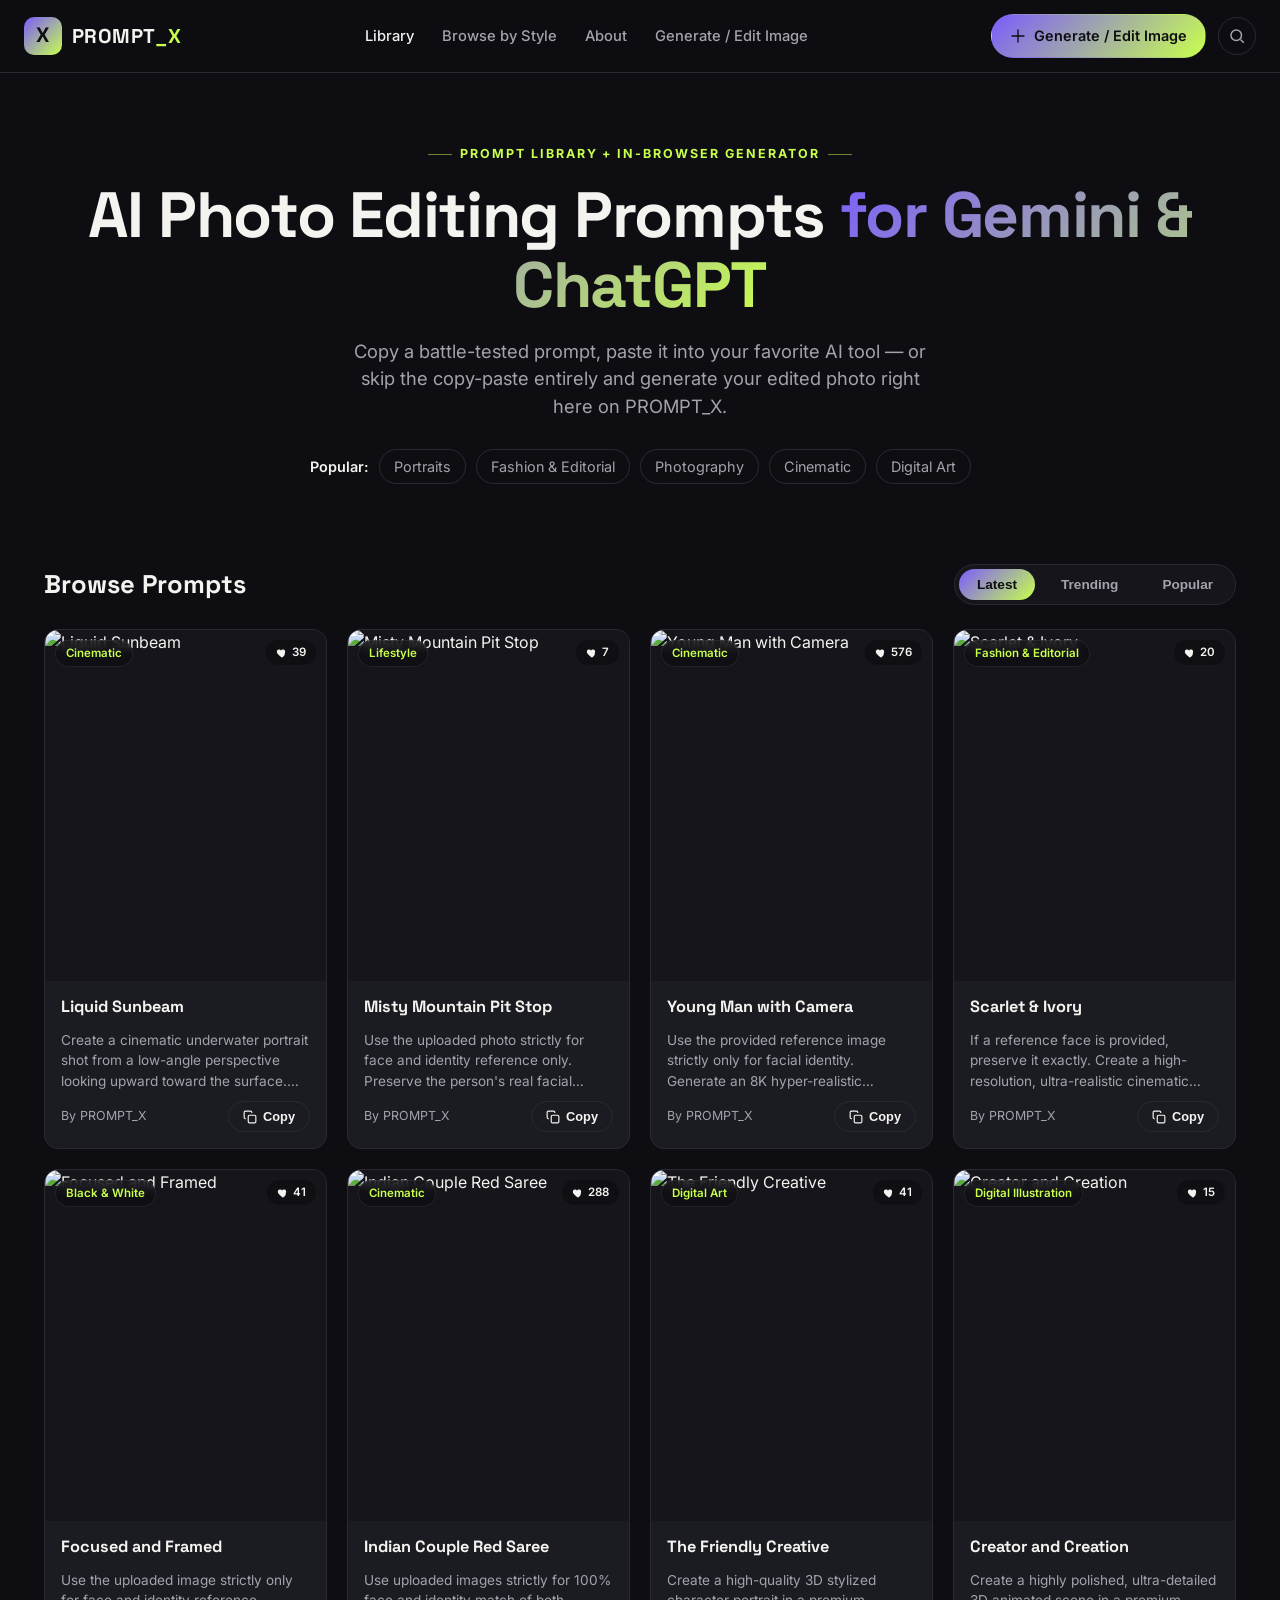
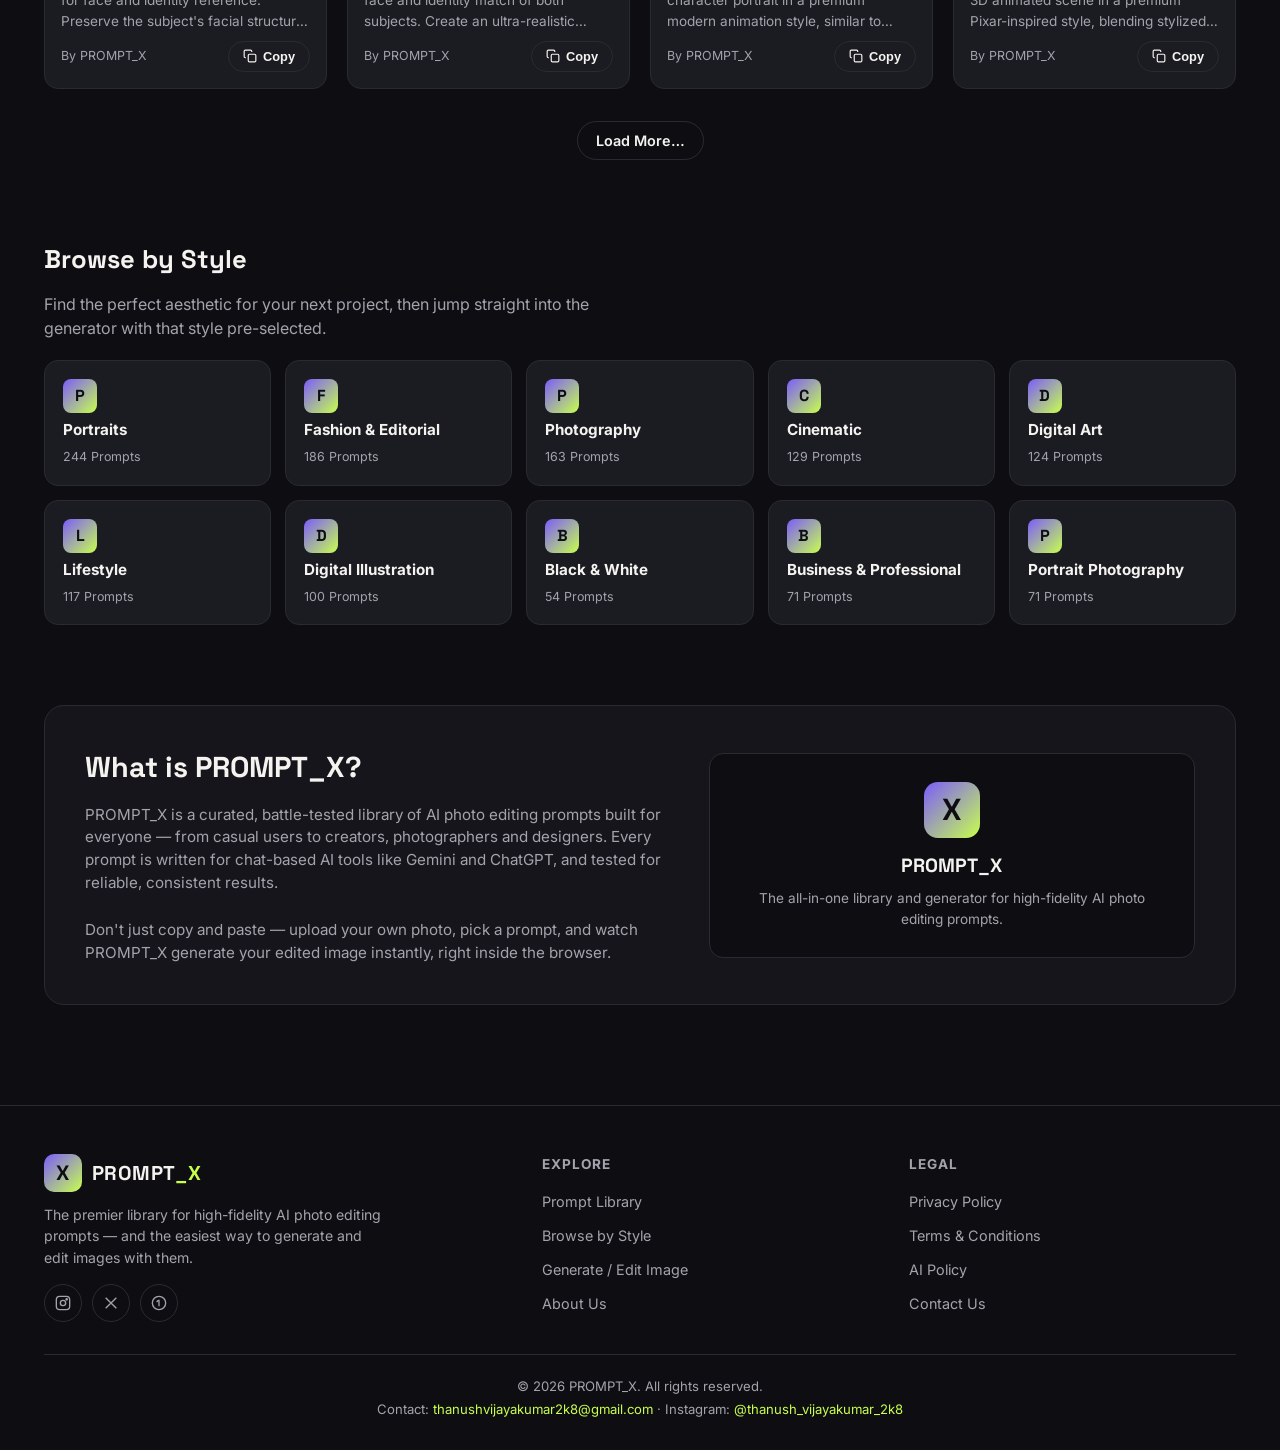
==== index.html @ d4a2fa9e "add website files" ====
<!DOCTYPE html>
<html lang="en">
<head>
<meta charset="UTF-8">
<meta name="viewport" content="width=device-width, initial-scale=1, viewport-fit=cover">
<title>PROMPT_X — AI Photo Editing Prompts Library</title>
<meta name="description" content="PROMPT_X is a curated library of AI photo editing prompts for Gemini, ChatGPT and Midjourney. Copy a prompt or generate your image directly on the site.">
<link rel="icon" href="data:image/svg+xml,<svg xmlns=%22http://www.w3.org/2000/svg%22 viewBox=%220 0 100 100%22><rect width=%22100%22 height=%22100%22 rx=%2222%22 fill=%22%237c5cfc%22/><text x=%2250%22 y=%2268%22 font-family=%22Arial,sans-serif%22 font-weight=%22800%22 font-size=%2260%22 fill=%22%23c8ff4d%22 text-anchor=%22middle%22>X</text></svg>">
<link rel="preconnect" href="https://fonts.googleapis.com">
<link rel="preconnect" href="https://fonts.gstatic.com" crossorigin>
<link href="https://fonts.googleapis.com/css2?family=Space+Grotesk:wght@500;700;800&family=Inter:wght@400;500;600;700&display=swap" rel="stylesheet">
<link rel="stylesheet" href="style.css">
</head>
<body>
 
<header class="site-header">
  <div class="header-inner">
    <a href="index.html" class="logo">
      <span class="logo-mark">X</span>
      <span class="logo-text">PROMPT<span>_X</span></span>
    </a>
 
    <button class="nav-toggle" id="navToggle" aria-label="Toggle navigation">
      <svg width="24" height="24" viewBox="0 0 24 24" fill="none" stroke="currentColor" stroke-width="2" stroke-linecap="round"><line x1="3" y1="6" x2="21" y2="6"/><line x1="3" y1="12" x2="21" y2="12"/><line x1="3" y1="18" x2="21" y2="18"/></svg>
    </button>
 
    <nav class="main-nav" id="mainNav">
      <a href="index.html" class="active">Library</a>
      <a href="#styles">Browse by Style</a>
      <a href="#about">About</a>
      <a href="generate.html">Generate / Edit Image</a>
    </nav>
 
    <div class="header-actions">
      <a href="generate.html" class="btn btn-primary">
        <svg width="16" height="16" viewBox="0 0 24 24" fill="none" stroke="currentColor" stroke-width="2" stroke-linecap="round" stroke-linejoin="round"><path d="M12 3v18M3 12h18"/></svg>
        Generate / Edit Image
      </a>
      <button class="icon-btn" aria-label="Search">
        <svg width="18" height="18" viewBox="0 0 24 24" fill="none" stroke="currentColor" stroke-width="2"><circle cx="11" cy="11" r="7"/><line x1="21" y1="21" x2="16.65" y2="16.65"/></svg>
      </button>
    </div>
  </div>
</header>
 
<main>
  <section class="hero">
    <div class="container">
      <div class="eyebrow">Prompt Library + In-Browser Generator</div>
      <h1>AI Photo Editing Prompts <span class="grad">for Gemini & ChatGPT</span></h1>
      <p class="lead">Copy a battle-tested prompt, paste it into your favorite AI tool — or skip the copy-paste entirely and generate your edited photo right here on PROMPT_X.</p>
      <div class="hero-links">
        <span class="label">Popular:</span>
        <a href="#" data-filter="portraits">Portraits</a>
        <a href="#" data-filter="fashion">Fashion & Editorial</a>
        <a href="#" data-filter="photography">Photography</a>
        <a href="#" data-filter="cinematic">Cinematic</a>
        <a href="#" data-filter="digital-art">Digital Art</a>
      </div>
    </div>
  </section>
 
  <section class="section" id="library">
    <div class="container">
      <div class="section-head">
        <h2>Browse Prompts</h2>
        <div class="tabs" id="tabFilters">
          <button class="tab active" data-tab="all">Latest</button>
          <button class="tab" data-tab="trending">Trending</button>
          <button class="tab" data-tab="popular">Popular</button>
        </div>
      </div>
 
      <div class="grid" id="promptGrid">
        <!-- cards injected by script.js -->
      </div>
 
      <div class="load-more-wrap">
        <button class="btn btn-ghost" id="loadMoreBtn">Load More…</button>
      </div>
    </div>
  </section>
 
  <section class="section" id="styles">
    <div class="container">
      <div class="section-head">
        <h2>Browse by Style</h2>
      </div>
      <p style="color:var(--text-dim); margin-top:-10px; margin-bottom:20px; max-width:560px;">Find the perfect aesthetic for your next project, then jump straight into the generator with that style pre-selected.</p>
      <div class="style-grid" id="styleGrid">
        <!-- styles injected by script.js -->
      </div>
    </div>
  </section>
 
  <section class="section" id="about">
    <div class="container">
      <div class="about">
        <div>
          <h2>What is PROMPT_X?</h2>
          <p>PROMPT_X is a curated, battle-tested library of AI photo editing prompts built for everyone — from casual users to creators, photographers and designers. Every prompt is written for chat-based AI tools like Gemini and ChatGPT, and tested for reliable, consistent results.</p>
          <br>
          <p>Don't just copy and paste — upload your own photo, pick a prompt, and watch PROMPT_X generate your edited image instantly, right inside the browser.</p>
        </div>
        <div class="about-card">
          <span class="logo-mark">X</span>
          <h3>PROMPT_X</h3>
          <p>The all-in-one library and generator for high-fidelity AI photo editing prompts.</p>
        </div>
      </div>
    </div>
  </section>
</main>
 
<footer class="site-footer">
  <div class="container">
    <div class="footer-grid">
      <div class="footer-brand">
        <a href="index.html" class="logo">
          <span class="logo-mark">X</span>
          <span class="logo-text">PROMPT<span>_X</span></span>
        </a>
        <p>The premier library for high-fidelity AI photo editing prompts — and the easiest way to generate and edit images with them.</p>
        <div class="social-row">
          <a class="icon-btn" href="#" aria-label="Instagram">
            <svg width="16" height="16" viewBox="0 0 24 24" fill="none" stroke="currentColor" stroke-width="2"><rect x="2" y="2" width="20" height="20" rx="5"/><circle cx="12" cy="12" r="4"/><circle cx="17.5" cy="6.5" r="1"/></svg>
          </a>
          <a class="icon-btn" href="#" aria-label="X / Twitter">
            <svg width="16" height="16" viewBox="0 0 24 24" fill="none" stroke="currentColor" stroke-width="2"><path d="M4 4l16 16M20 4L4 20"/></svg>
          </a>
          <a class="icon-btn" href="#" aria-label="Pinterest">
            <svg width="16" height="16" viewBox="0 0 24 24" fill="none" stroke="currentColor" stroke-width="2"><circle cx="12" cy="12" r="10"/><path d="M12 7v10M9 11c0-1.5 1.5-3 3-3"/></svg>
          </a>
        </div>
      </div>
 
      <div class="footer-col">
        <h4>Explore</h4>
        <ul>
          <li><a href="index.html">Prompt Library</a></li>
          <li><a href="#styles">Browse by Style</a></li>
          <li><a href="generate.html">Generate / Edit Image</a></li>
          <li><a href="#about">About Us</a></li>
        </ul>
      </div>
 
      <div class="footer-col">
        <h4>Legal</h4>
        <ul>
          <li><a href="#">Privacy Policy</a></li>
          <li><a href="#">Terms & Conditions</a></li>
          <li><a href="#">AI Policy</a></li>
          <li><a href="#">Contact Us</a></li>
        </ul>
      </div>
    </div>
 
    <div class="footer-bottom">
      © 2026 PROMPT_X. All rights reserved.<br>
      Contact: <a href="mailto:thanushvijayakumar2k8@gmail.com">thanushvijayakumar2k8@gmail.com</a> ·
      Instagram: <a href="https://www.instagram.com/thanush_vijayakumar_2k8" target="_blank" rel="noopener">@thanush_vijayakumar_2k8</a>
    </div>
  </div>
</footer>
 
<script src="prompts.js"></script>
<script src="script.js"></script>
</body>
</html>
---- style.css ----
:root{
  --bg:#0e0e12;
  --bg-soft:#15151b;
  --card:#1b1b22;
  --card-border:#2a2a33;
  --text:#f5f3ef;
  --text-dim:#a3a3ad;
  --accent:#7c5cfc;
  --accent-2:#c8ff4d;
  --accent-grad: linear-gradient(135deg, #7c5cfc 0%, #c8ff4d 100%);
  --radius:14px;
  --maxw:1240px;
  --font-display:"Space Grotesk", "Inter", sans-serif;
  --font-body:"Inter", sans-serif;
}

*{box-sizing:border-box; margin:0; padding:0;}

html{scroll-behavior:smooth;}

body{
  background:var(--bg);
  color:var(--text);
  font-family:var(--font-body);
  line-height:1.5;
  -webkit-font-smoothing:antialiased;
}

a{color:inherit; text-decoration:none;}

img{display:block; max-width:100%;}

.container{
  max-width:var(--maxw);
  margin:0 auto;
  padding:0 24px;
}

/* ============ HEADER ============ */
.site-header{
  position:sticky;
  top:0;
  z-index:50;
  background:rgba(14,14,18,0.85);
  backdrop-filter:blur(12px);
  border-bottom:1px solid var(--card-border);
}

.header-inner{
  display:flex;
  align-items:center;
  justify-content:space-between;
  padding:14px 24px;
  gap:24px;
}

.logo{
  display:flex;
  align-items:center;
  gap:10px;
  font-family:var(--font-display);
  font-weight:700;
  font-size:1.25rem;
  letter-spacing:0.02em;
}

.logo-mark{
  width:38px;
  height:38px;
  border-radius:10px;
  background:var(--accent-grad);
  display:flex;
  align-items:center;
  justify-content:center;
  font-family:var(--font-display);
  font-weight:800;
  font-size:1.3rem;
  color:#0e0e12;
  flex-shrink:0;
}

.logo-text span{color:var(--accent-2);}

.main-nav{
  display:flex;
  align-items:center;
  gap:28px;
  font-size:0.92rem;
  font-weight:500;
  color:var(--text-dim);
}

.main-nav a{transition:color .15s ease;}
.main-nav a:hover, .main-nav a.active{color:var(--text);}

.header-actions{
  display:flex;
  align-items:center;
  gap:12px;
}

.btn{
  display:inline-flex;
  align-items:center;
  justify-content:center;
  gap:8px;
  padding:10px 18px;
  border-radius:999px;
  font-size:0.9rem;
  font-weight:600;
  font-family:var(--font-body);
  cursor:pointer;
  border:1px solid transparent;
  transition:transform .12s ease, opacity .15s ease, background .15s ease;
  white-space:nowrap;
}

.btn:active{transform:scale(0.97);}

.btn-primary{
  background:var(--accent-grad);
  color:#0e0e12;
}
.btn-primary:hover{opacity:0.92;}

.btn-ghost{
  background:transparent;
  border:1px solid var(--card-border);
  color:var(--text);
}
.btn-ghost:hover{border-color:var(--accent);}

.icon-btn{
  width:38px;
  height:38px;
  border-radius:50%;
  display:flex;
  align-items:center;
  justify-content:center;
  border:1px solid var(--card-border);
  background:transparent;
  color:var(--text-dim);
  cursor:pointer;
  transition:border-color .15s ease, color .15s ease;
}
.icon-btn:hover{border-color:var(--accent); color:var(--text);}

.nav-toggle{
  display:none;
  background:none;
  border:none;
  color:var(--text);
  cursor:pointer;
}

/* ============ HERO ============ */
.hero{
  padding:64px 0 40px;
  text-align:center;
}

.eyebrow{
  display:inline-flex;
  align-items:center;
  gap:8px;
  font-size:0.78rem;
  font-weight:700;
  letter-spacing:0.16em;
  text-transform:uppercase;
  color:var(--accent-2);
  margin-bottom:18px;
}

.eyebrow::before, .eyebrow::after{
  content:"";
  display:block;
  width:24px;
  height:1px;
  background:var(--accent-2);
  opacity:0.5;
}

.hero h1{
  font-family:var(--font-display);
  font-size:clamp(2.2rem, 6vw, 4rem);
  font-weight:700;
  line-height:1.08;
  letter-spacing:-0.02em;
  margin-bottom:18px;
}

.hero h1 .grad{
  background:var(--accent-grad);
  -webkit-background-clip:text;
  background-clip:text;
  color:transparent;
}

.hero p.lead{
  color:var(--text-dim);
  font-size:clamp(1rem, 2vw, 1.15rem);
  max-width:580px;
  margin:0 auto 28px;
}

.hero-links{
  display:flex;
  flex-wrap:wrap;
  justify-content:center;
  align-items:center;
  gap:10px;
  font-size:0.9rem;
  color:var(--text-dim);
}

.hero-links .label{font-weight:600; color:var(--text);}

.hero-links a{
  padding:6px 14px;
  border-radius:999px;
  border:1px solid var(--card-border);
  transition:border-color .15s ease, color .15s ease;
}
.hero-links a:hover{border-color:var(--accent-2); color:var(--accent-2);}

/* ============ TABS / SECTION HEADERS ============ */
.section{
  padding:40px 0;
}

.section-head{
  display:flex;
  align-items:center;
  justify-content:space-between;
  flex-wrap:wrap;
  gap:16px;
  margin-bottom:24px;
}

.section-head h2{
  font-family:var(--font-display);
  font-size:1.6rem;
  font-weight:700;
}

.tabs{
  display:flex;
  gap:8px;
  background:var(--bg-soft);
  border:1px solid var(--card-border);
  border-radius:999px;
  padding:4px;
}

.tab{
  padding:8px 18px;
  border-radius:999px;
  font-size:0.85rem;
  font-weight:600;
  color:var(--text-dim);
  cursor:pointer;
  border:none;
  background:transparent;
  transition:background .15s ease, color .15s ease;
}

.tab.active{
  background:var(--accent-grad);
  color:#0e0e12;
}

/* ============ PROMPT GRID ============ */
.grid{
  display:grid;
  grid-template-columns:repeat(4, 1fr);
  gap:20px;
}

.card{
  background:var(--card);
  border:1px solid var(--card-border);
  border-radius:var(--radius);
  overflow:hidden;
  display:flex;
  flex-direction:column;
  transition:transform .18s ease, border-color .18s ease;
}

.card:hover{
  transform:translateY(-4px);
  border-color:var(--accent);
}

.card-media{
  position:relative;
  aspect-ratio:4/5;
  overflow:hidden;
  background:var(--bg-soft);
}

.card-media img{
  width:100%;
  height:100%;
  object-fit:cover;
}

.card-badge{
  position:absolute;
  top:10px;
  left:10px;
  background:rgba(14,14,18,0.7);
  backdrop-filter:blur(4px);
  border:1px solid rgba(255,255,255,0.08);
  font-size:0.72rem;
  font-weight:600;
  padding:4px 10px;
  border-radius:999px;
  color:var(--accent-2);
}

.card-likes{
  position:absolute;
  top:10px;
  right:10px;
  background:rgba(14,14,18,0.7);
  backdrop-filter:blur(4px);
  font-size:0.72rem;
  font-weight:600;
  padding:4px 10px;
  border-radius:999px;
  display:flex;
  align-items:center;
  gap:4px;
}

.card-body{
  padding:14px 16px 16px;
  display:flex;
  flex-direction:column;
  gap:10px;
  flex:1;
}

.card-title{
  font-family:var(--font-display);
  font-size:1.02rem;
  font-weight:700;
}

.card-snippet{
  font-size:0.85rem;
  color:var(--text-dim);
  display:-webkit-box;
  -webkit-line-clamp:3;
  -webkit-box-orient:vertical;
  overflow:hidden;
}

.card-footer{
  display:flex;
  align-items:center;
  justify-content:space-between;
  margin-top:auto;
}

.card-author{
  font-size:0.78rem;
  color:var(--text-dim);
}

.copy-btn{
  display:flex;
  align-items:center;
  gap:6px;
  font-size:0.8rem;
  font-weight:600;
  padding:7px 14px;
  border-radius:999px;
  border:1px solid var(--card-border);
  background:transparent;
  color:var(--text);
  cursor:pointer;
  transition:background .15s ease, border-color .15s ease, color .15s ease;
}

.copy-btn:hover{border-color:var(--accent-2); color:var(--accent-2);}

.copy-btn.copied{
  background:var(--accent-2);
  color:#0e0e12;
  border-color:var(--accent-2);
}

.card-link{
  cursor:pointer;
}

/* ============ LOAD MORE ============ */
.load-more-wrap{
  display:flex;
  justify-content:center;
  margin-top:32px;
}

/* ============ STYLE PILLS ============ */
.style-grid{
  display:grid;
  grid-template-columns:repeat(5, 1fr);
  gap:14px;
}

.style-pill{
  background:var(--card);
  border:1px solid var(--card-border);
  border-radius:var(--radius);
  padding:18px;
  display:flex;
  flex-direction:column;
  gap:6px;
  cursor:pointer;
  transition:border-color .15s ease, transform .15s ease;
}

.style-pill:hover{border-color:var(--accent); transform:translateY(-2px);}

.style-pill .pill-icon{
  width:34px;
  height:34px;
  border-radius:8px;
  background:var(--accent-grad);
  display:flex;
  align-items:center;
  justify-content:center;
  font-weight:800;
  color:#0e0e12;
  font-family:var(--font-display);
}

.style-pill .pill-name{font-weight:700; font-size:0.95rem;}
.style-pill .pill-count{font-size:0.78rem; color:var(--text-dim);}

/* ============ ABOUT ============ */
.about{
  background:var(--bg-soft);
  border:1px solid var(--card-border);
  border-radius:20px;
  padding:40px;
  display:grid;
  grid-template-columns:1.2fr 1fr;
  gap:40px;
  align-items:center;
}

.about h2{
  font-family:var(--font-display);
  font-size:1.8rem;
  margin-bottom:14px;
}

.about p{color:var(--text-dim); font-size:0.95rem;}

.about-card{
  background:var(--bg);
  border:1px solid var(--card-border);
  border-radius:var(--radius);
  padding:28px;
  text-align:center;
}

.about-card .logo-mark{
  margin:0 auto 14px;
  width:56px;
  height:56px;
  font-size:1.9rem;
  border-radius:14px;
}

.about-card h3{font-family:var(--font-display); font-size:1.2rem; margin-bottom:8px;}
.about-card p{font-size:0.85rem;}

/* ============ FOOTER ============ */
.site-footer{
  border-top:1px solid var(--card-border);
  margin-top:60px;
  padding:48px 0 28px;
}

.footer-grid{
  display:grid;
  grid-template-columns:1.4fr 1fr 1fr;
  gap:40px;
  margin-bottom:32px;
}

.footer-brand .logo{margin-bottom:12px;}
.footer-brand p{color:var(--text-dim); font-size:0.88rem; max-width:340px; margin-bottom:16px;}

.social-row{display:flex; gap:10px;}

.footer-col h4{
  font-size:0.85rem;
  text-transform:uppercase;
  letter-spacing:0.08em;
  color:var(--text-dim);
  margin-bottom:14px;
}

.footer-col ul{list-style:none; display:flex; flex-direction:column; gap:10px;}
.footer-col a{font-size:0.9rem; color:var(--text-dim); transition:color .15s ease;}
.footer-col a:hover{color:var(--text);}

.footer-bottom{
  border-top:1px solid var(--card-border);
  padding-top:20px;
  text-align:center;
  font-size:0.82rem;
  color:var(--text-dim);
  line-height:1.8;
}

.footer-bottom a{
  color:var(--accent-2);
  transition:opacity .15s ease;
}
.footer-bottom a:hover{opacity:0.8;}

/* ============ GENERATE PAGE ============ */
.generate-panel{
  background:var(--bg-soft);
  border:1px solid var(--card-border);
  border-radius:20px;
  padding:32px;
  margin-bottom:40px;
  display:grid;
  grid-template-columns:1fr 1fr;
  gap:32px;
}

.generate-panel h2{
  font-family:var(--font-display);
  font-size:1.5rem;
  margin-bottom:6px;
}

.generate-panel .sub{color:var(--text-dim); font-size:0.9rem; margin-bottom:20px;}

.upload-box{
  border:2px dashed var(--card-border);
  border-radius:var(--radius);
  min-height:240px;
  display:flex;
  flex-direction:column;
  align-items:center;
  justify-content:center;
  text-align:center;
  cursor:pointer;
  transition:border-color .15s ease, background .15s ease;
  position:relative;
  overflow:hidden;
  padding:20px;
}

.upload-box:hover, .upload-box.dragover{
  border-color:var(--accent-2);
  background:rgba(200,255,77,0.04);
}

.upload-box input[type="file"]{
  position:absolute;
  inset:0;
  opacity:0;
  cursor:pointer;
}

.upload-box .upload-icon{
  width:48px;
  height:48px;
  border-radius:12px;
  background:var(--accent-grad);
  display:flex;
  align-items:center;
  justify-content:center;
  margin-bottom:14px;
  color:#0e0e12;
}

.upload-box strong{font-size:0.98rem; margin-bottom:4px;}
.upload-box span{font-size:0.82rem; color:var(--text-dim);}

.upload-preview{
  width:100%;
  height:100%;
  position:absolute;
  inset:0;
  object-fit:cover;
  display:none;
}

.upload-box.has-image .upload-icon,
.upload-box.has-image strong,
.upload-box.has-image span{display:none;}

.upload-box.has-image .upload-preview{display:block;}

.upload-box .remove-img{
  display:none;
  position:absolute;
  top:10px;
  right:10px;
  z-index:2;
  width:32px;
  height:32px;
  border-radius:50%;
  background:rgba(14,14,18,0.75);
  color:var(--text);
  border:1px solid var(--card-border);
  align-items:center;
  justify-content:center;
  cursor:pointer;
}

.upload-box.has-image .remove-img{display:flex;}

.prompt-selector{
  display:flex;
  flex-direction:column;
  gap:14px;
}

.prompt-selector label{
  font-size:0.85rem;
  font-weight:600;
  color:var(--text-dim);
}

.select-field, .text-field{
  width:100%;
  background:var(--bg);
  border:1px solid var(--card-border);
  border-radius:10px;
  padding:12px 14px;
  color:var(--text);
  font-family:var(--font-body);
  font-size:0.92rem;
  resize:vertical;
}

.select-field:focus, .text-field:focus{
  outline:none;
  border-color:var(--accent);
}

.selected-prompt-preview{
  background:var(--bg);
  border:1px solid var(--card-border);
  border-radius:10px;
  padding:14px;
  font-size:0.85rem;
  color:var(--text-dim);
  max-height:140px;
  overflow:auto;
}

.generate-actions{
  display:flex;
  align-items:center;
  gap:12px;
  margin-top:8px;
}

.result-area{
  margin-top:8px;
  border-top:1px solid var(--card-border);
  padding-top:24px;
}

.result-grid{
  display:grid;
  grid-template-columns:1fr 1fr;
  gap:20px;
  align-items:start;
}

.result-box{
  background:var(--bg);
  border:1px solid var(--card-border);
  border-radius:var(--radius);
  aspect-ratio:4/5;
  display:flex;
  align-items:center;
  justify-content:center;
  overflow:hidden;
  position:relative;
}

.result-box img{width:100%; height:100%; object-fit:cover;}

.result-box .placeholder{
  text-align:center;
  color:var(--text-dim);
  font-size:0.9rem;
  padding:20px;
}

.result-box .spinner{
  width:36px;
  height:36px;
  border-radius:50%;
  border:3px solid var(--card-border);
  border-top-color:var(--accent-2);
  animation:spin 0.8s linear infinite;
  margin:0 auto 12px;
}

@keyframes spin{to{transform:rotate(360deg);}}

.result-label{
  font-size:0.8rem;
  font-weight:700;
  text-transform:uppercase;
  letter-spacing:0.08em;
  color:var(--text-dim);
  margin-bottom:10px;
}

/* ============ RESPONSIVE ============ */
@media (max-width: 1024px){
  .grid{grid-template-columns:repeat(3, 1fr);}
  .style-grid{grid-template-columns:repeat(3, 1fr);}
  .about{grid-template-columns:1fr;}
  .footer-grid{grid-template-columns:1fr 1fr;}
  .generate-panel{grid-template-columns:1fr;}
  .result-grid{grid-template-columns:1fr;}
}

@media (max-width: 720px){
  .main-nav{
    position:absolute;
    top:64px;
    left:0;
    right:0;
    background:var(--bg);
    border-bottom:1px solid var(--card-border);
    flex-direction:column;
    align-items:flex-start;
    padding:16px 24px;
    gap:14px;
    display:none;
  }
  .main-nav.open{display:flex;}
  .nav-toggle{display:block;}
  .grid{grid-template-columns:repeat(2, 1fr);}
  .style-grid{grid-template-columns:repeat(2, 1fr);}
  .footer-grid{grid-template-columns:1fr;}
  .hero{padding:40px 0 24px;}
}

@media (prefers-reduced-motion: reduce){
  *{transition:none !important; animation:none !important;}
}

:focus-visible{
  outline:2px solid var(--accent-2);
  outline-offset:2px;
}
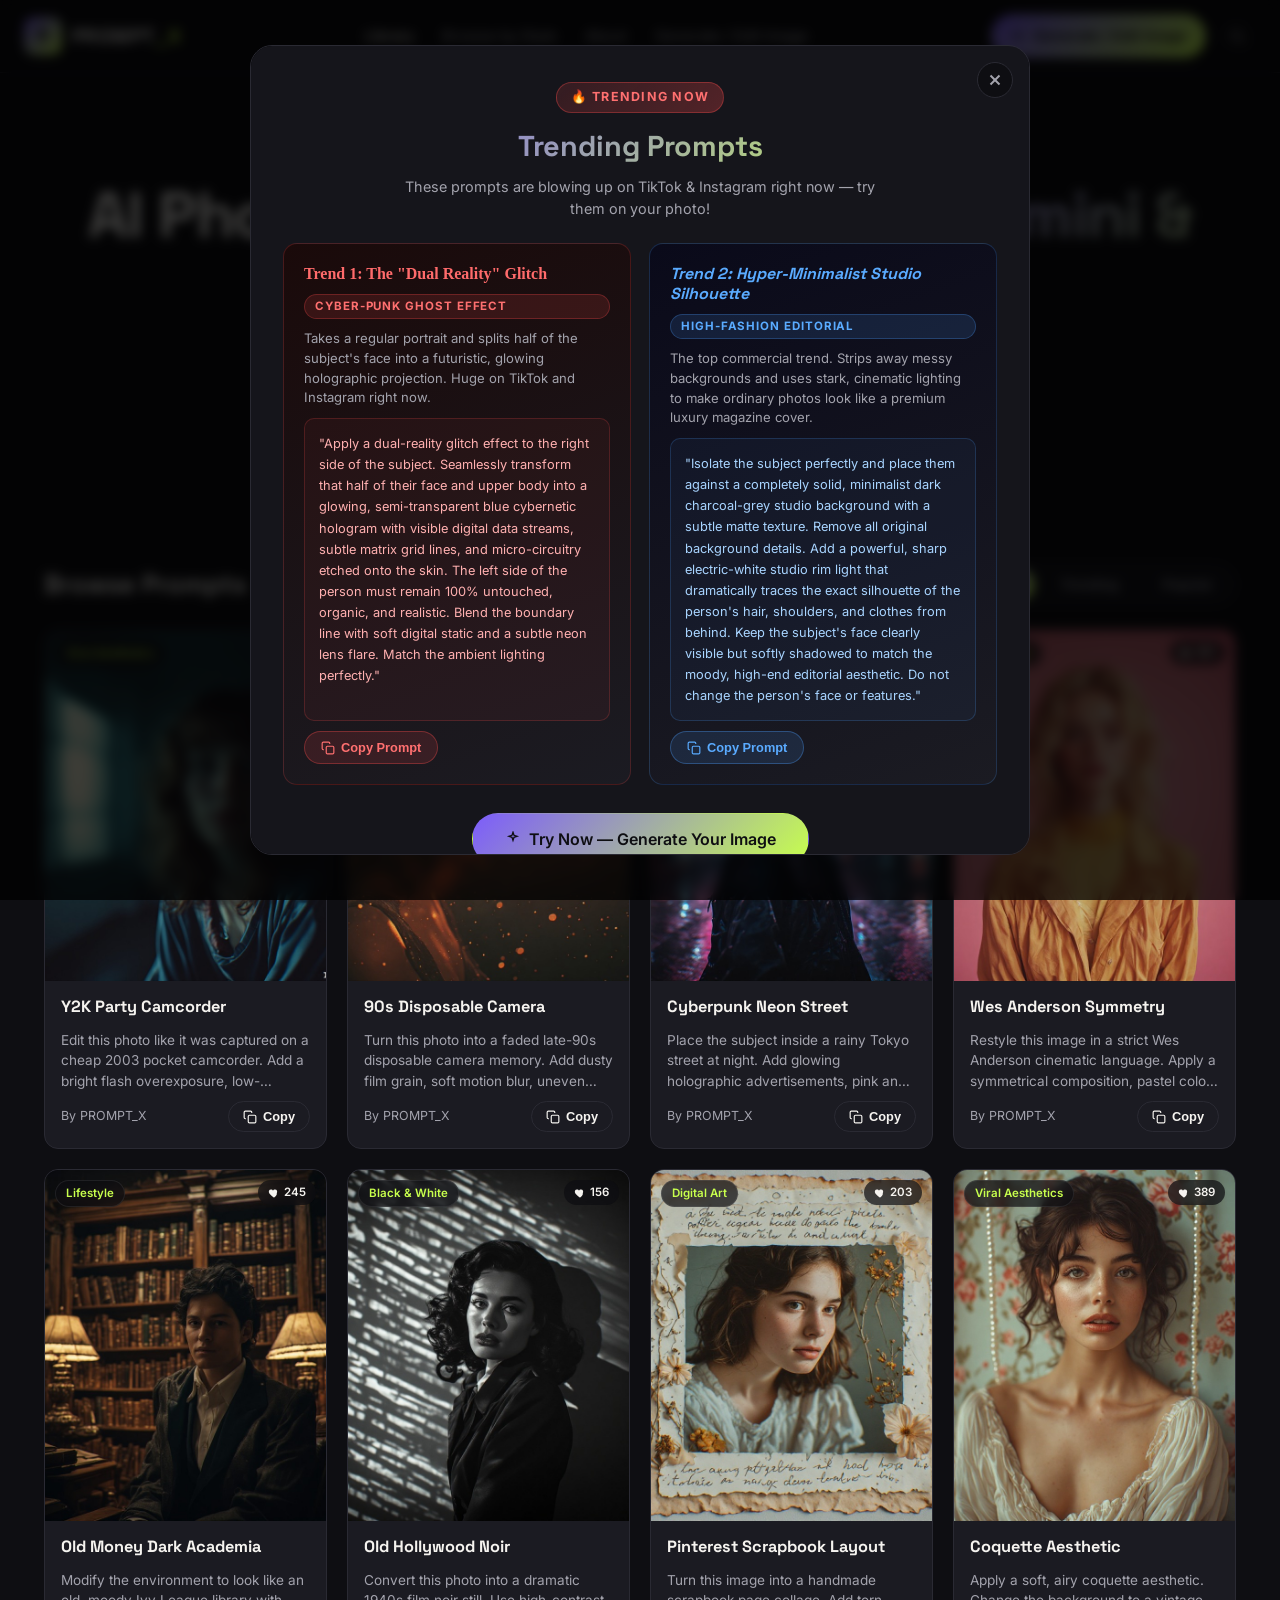
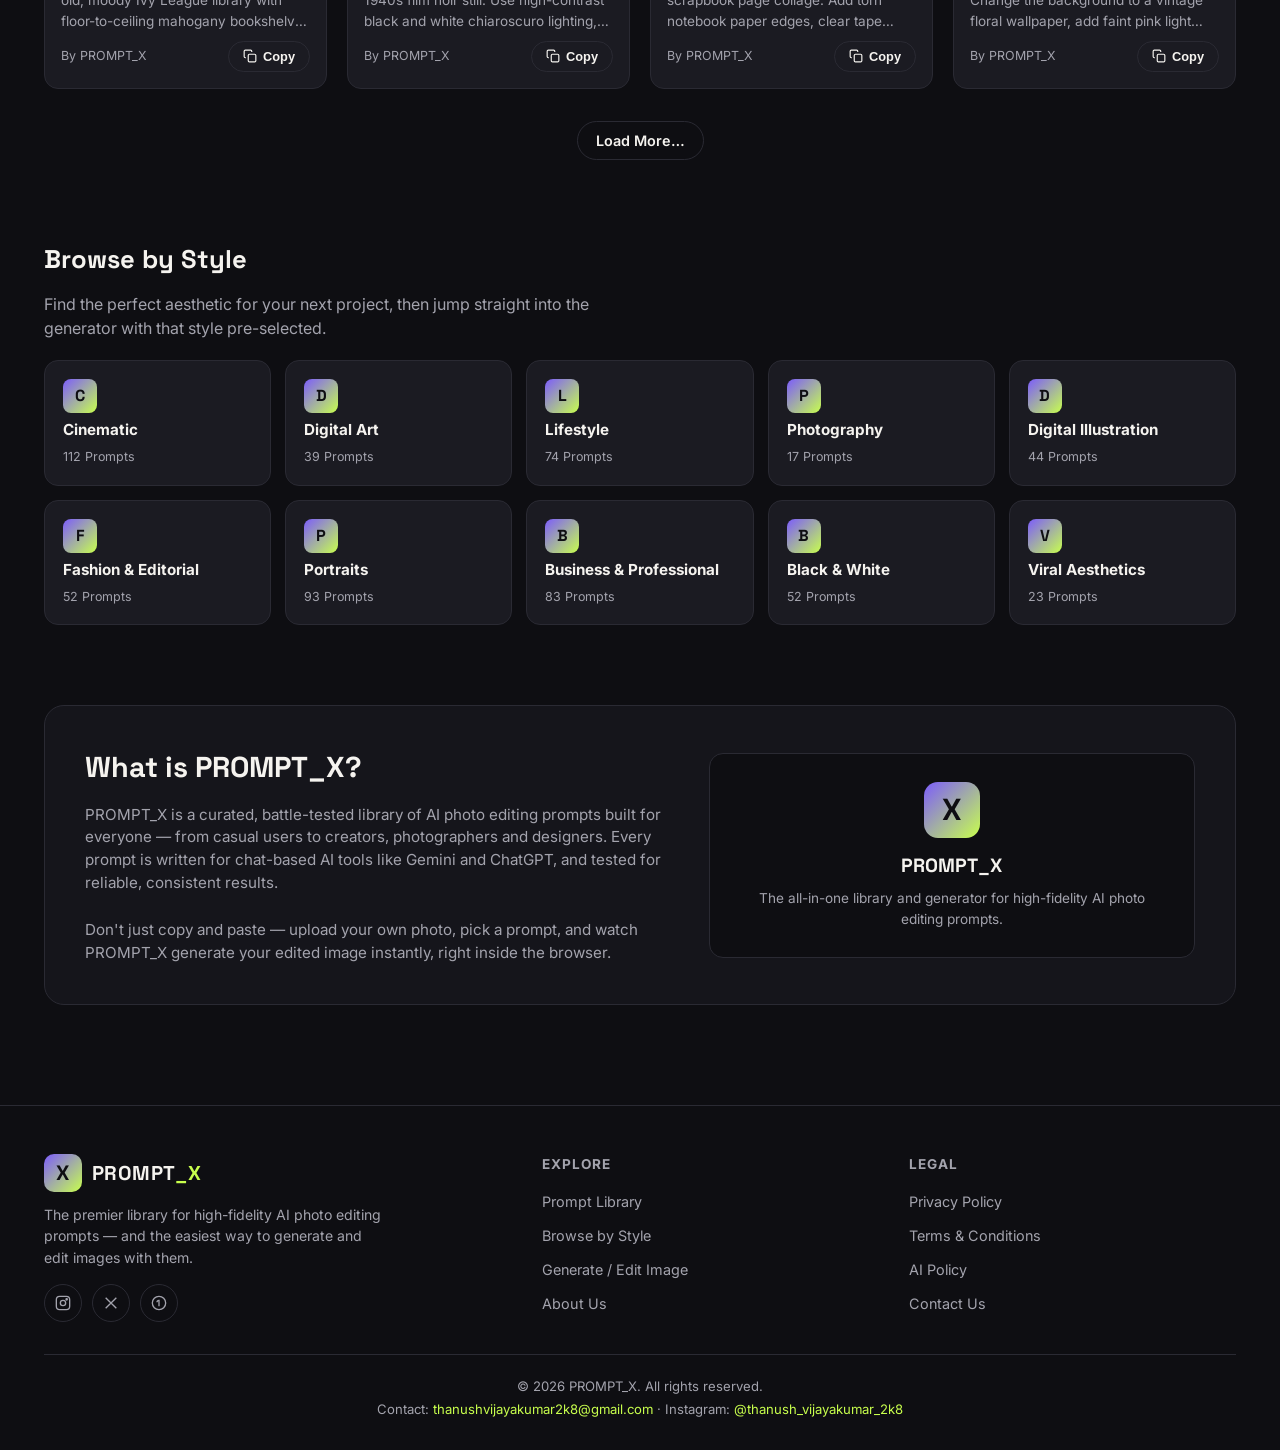
==== commit b576b18d: "add trending prompts popup" ====
--- a/index.html
+++ b/index.html
@@ -12,25 +12,79 @@
 <link rel="stylesheet" href="style.css">
 </head>
 <body>
- 
+
+<!-- ===== TRENDING POPUP ===== -->
+<div class="popup-overlay" id="popupOverlay">
+  <div class="popup-box" id="popupBox">
+    <button class="popup-close" id="popupClose" aria-label="Close">
+      <svg width="18" height="18" viewBox="0 0 24 24" fill="none" stroke="currentColor" stroke-width="2.5"><line x1="18" y1="6" x2="6" y2="18"/><line x1="6" y1="6" x2="18" y2="18"/></svg>
+    </button>
+
+    <div class="popup-header">
+      <span class="popup-badge">🔥 Trending Now</span>
+      <h2 class="popup-title">Trending Prompts</h2>
+      <p class="popup-sub">These prompts are blowing up on TikTok &amp; Instagram right now — try them on your photo!</p>
+    </div>
+
+    <div class="popup-cards">
+
+      <div class="popup-card popup-card--red">
+        <h3 class="popup-card-heading popup-card-heading--1">Trend 1: The "Dual Reality" Glitch</h3>
+        <span class="popup-card-tag">Cyber-Punk Ghost Effect</span>
+        <p class="popup-card-desc">Takes a regular portrait and splits half of the subject's face into a futuristic, glowing holographic projection. Huge on TikTok and Instagram right now.</p>
+        <div class="popup-prompt-box popup-prompt-box--red">
+          <p>"Apply a dual-reality glitch effect to the right side of the subject. Seamlessly transform that half of their face and upper body into a glowing, semi-transparent blue cybernetic hologram with visible digital data streams, subtle matrix grid lines, and micro-circuitry etched onto the skin. The left side of the person must remain 100% untouched, organic, and realistic. Blend the boundary line with soft digital static and a subtle neon lens flare. Match the ambient lighting perfectly."</p>
+        </div>
+        <button class="popup-copy-btn popup-copy-btn--red" data-prompt="Apply a dual-reality glitch effect to the right side of the subject. Seamlessly transform that half of their face and upper body into a glowing, semi-transparent blue cybernetic hologram with visible digital data streams, subtle matrix grid lines, and micro-circuitry etched onto the skin. The left side of the person must remain 100% untouched, organic, and realistic. Blend the boundary line with soft digital static and a subtle neon lens flare. Match the ambient lighting perfectly.">
+          <svg width="14" height="14" viewBox="0 0 24 24" fill="none" stroke="currentColor" stroke-width="2"><rect x="9" y="9" width="13" height="13" rx="2"/><path d="M5 15H4a2 2 0 01-2-2V4a2 2 0 012-2h9a2 2 0 012 2v1"/></svg>
+          Copy Prompt
+        </button>
+      </div>
+
+      <div class="popup-card popup-card--blue">
+        <h3 class="popup-card-heading popup-card-heading--2">Trend 2: Hyper-Minimalist Studio Silhouette</h3>
+        <span class="popup-card-tag">High-Fashion Editorial</span>
+        <p class="popup-card-desc">The top commercial trend. Strips away messy backgrounds and uses stark, cinematic lighting to make ordinary photos look like a premium luxury magazine cover.</p>
+        <div class="popup-prompt-box popup-prompt-box--blue">
+          <p>"Isolate the subject perfectly and place them against a completely solid, minimalist dark charcoal-grey studio background with a subtle matte texture. Remove all original background details. Add a powerful, sharp electric-white studio rim light that dramatically traces the exact silhouette of the person's hair, shoulders, and clothes from behind. Keep the subject's face clearly visible but softly shadowed to match the moody, high-end editorial aesthetic. Do not change the person's face or features."</p>
+        </div>
+        <button class="popup-copy-btn popup-copy-btn--blue" data-prompt="Isolate the subject perfectly and place them against a completely solid, minimalist dark charcoal-grey studio background with a subtle matte texture. Remove all original background details. Add a powerful, sharp electric-white studio rim light that dramatically traces the exact silhouette of the person's hair, shoulders, and clothes from behind. Keep the subject's face clearly visible but softly shadowed to match the moody, high-end editorial aesthetic. Do not change the person's face or features.">
+          <svg width="14" height="14" viewBox="0 0 24 24" fill="none" stroke="currentColor" stroke-width="2"><rect x="9" y="9" width="13" height="13" rx="2"/><path d="M5 15H4a2 2 0 01-2-2V4a2 2 0 012-2h9a2 2 0 012 2v1"/></svg>
+          Copy Prompt
+        </button>
+      </div>
+
+    </div>
+
+    <div class="popup-footer">
+      <a href="generate.html" class="btn btn-primary popup-try-btn">
+        <svg width="16" height="16" viewBox="0 0 24 24" fill="none" stroke="currentColor" stroke-width="2"><path d="M12 2l1.5 4.5L18 8l-4.5 1.5L12 14l-1.5-4.5L6 8l4.5-1.5L12 2z"/></svg>
+        Try Now — Generate Your Image
+      </a>
+      <button class="popup-skip" id="popupSkip">Maybe later</button>
+    </div>
+  </div>
+</div>
+<!-- ===== END POPUP ===== -->
+
 <header class="site-header">
   <div class="header-inner">
     <a href="index.html" class="logo">
       <span class="logo-mark">X</span>
       <span class="logo-text">PROMPT<span>_X</span></span>
     </a>
- 
+
     <button class="nav-toggle" id="navToggle" aria-label="Toggle navigation">
       <svg width="24" height="24" viewBox="0 0 24 24" fill="none" stroke="currentColor" stroke-width="2" stroke-linecap="round"><line x1="3" y1="6" x2="21" y2="6"/><line x1="3" y1="12" x2="21" y2="12"/><line x1="3" y1="18" x2="21" y2="18"/></svg>
     </button>
- 
+
     <nav class="main-nav" id="mainNav">
       <a href="index.html" class="active">Library</a>
       <a href="#styles">Browse by Style</a>
       <a href="#about">About</a>
       <a href="generate.html">Generate / Edit Image</a>
     </nav>
- 
+
     <div class="header-actions">
       <a href="generate.html" class="btn btn-primary">
         <svg width="16" height="16" viewBox="0 0 24 24" fill="none" stroke="currentColor" stroke-width="2" stroke-linecap="round" stroke-linejoin="round"><path d="M12 3v18M3 12h18"/></svg>
@@ -42,7 +96,7 @@
     </div>
   </div>
 </header>
- 
+
 <main>
   <section class="hero">
     <div class="container">
@@ -59,7 +113,7 @@
       </div>
     </div>
   </section>
- 
+
   <section class="section" id="library">
     <div class="container">
       <div class="section-head">
@@ -70,17 +124,17 @@
           <button class="tab" data-tab="popular">Popular</button>
         </div>
       </div>
- 
+
       <div class="grid" id="promptGrid">
         <!-- cards injected by script.js -->
       </div>
- 
+
       <div class="load-more-wrap">
         <button class="btn btn-ghost" id="loadMoreBtn">Load More…</button>
       </div>
     </div>
   </section>
- 
+
   <section class="section" id="styles">
     <div class="container">
       <div class="section-head">
@@ -92,7 +146,7 @@
       </div>
     </div>
   </section>
- 
+
   <section class="section" id="about">
     <div class="container">
       <div class="about">
@@ -111,7 +165,7 @@
     </div>
   </section>
 </main>
- 
+
 <footer class="site-footer">
   <div class="container">
     <div class="footer-grid">
@@ -133,7 +187,7 @@
           </a>
         </div>
       </div>
- 
+
       <div class="footer-col">
         <h4>Explore</h4>
         <ul>
@@ -143,7 +197,7 @@
           <li><a href="#about">About Us</a></li>
         </ul>
       </div>
- 
+
       <div class="footer-col">
         <h4>Legal</h4>
         <ul>
@@ -154,7 +208,7 @@
         </ul>
       </div>
     </div>
- 
+
     <div class="footer-bottom">
       © 2026 PROMPT_X. All rights reserved.<br>
       Contact: <a href="mailto:thanushvijayakumar2k8@gmail.com">thanushvijayakumar2k8@gmail.com</a> ·
@@ -162,7 +216,7 @@
     </div>
   </div>
 </footer>
- 
+
 <script src="prompts.js"></script>
 <script src="script.js"></script>
 </body>
--- a/style.css
+++ b/style.css
@@ -762,4 +762,146 @@
 :focus-visible{
   outline:2px solid var(--accent-2);
   outline-offset:2px;
+}
+
+/* ============ TRENDING POPUP ============ */
+.popup-overlay{
+  position:fixed;
+  inset:0;
+  z-index:200;
+  background:rgba(0,0,0,0.75);
+  backdrop-filter:blur(6px);
+  display:flex;
+  align-items:center;
+  justify-content:center;
+  padding:20px;
+  opacity:0;
+  pointer-events:none;
+  transition:opacity .3s ease;
+}
+.popup-overlay.visible{
+  opacity:1;
+  pointer-events:all;
+}
+.popup-box{
+  background:var(--bg-soft);
+  border:1px solid var(--card-border);
+  border-radius:22px;
+  width:100%;
+  max-width:780px;
+  max-height:90vh;
+  overflow-y:auto;
+  padding:36px 32px 28px;
+  position:relative;
+  transform:translateY(24px);
+  transition:transform .3s ease;
+}
+.popup-overlay.visible .popup-box{transform:translateY(0);}
+.popup-close{
+  position:absolute;
+  top:16px;
+  right:16px;
+  width:36px;
+  height:36px;
+  border-radius:50%;
+  border:1px solid var(--card-border);
+  background:var(--bg);
+  color:var(--text-dim);
+  display:flex;
+  align-items:center;
+  justify-content:center;
+  cursor:pointer;
+  transition:border-color .15s ease, color .15s ease;
+}
+.popup-close:hover{border-color:var(--accent); color:var(--text);}
+.popup-header{text-align:center; margin-bottom:24px;}
+.popup-badge{
+  display:inline-block;
+  background:linear-gradient(135deg,#ff4d4d22,#ff4d4d44);
+  border:1px solid #ff4d4d55;
+  color:#ff7070;
+  font-size:0.78rem;
+  font-weight:700;
+  letter-spacing:0.1em;
+  text-transform:uppercase;
+  padding:5px 14px;
+  border-radius:999px;
+  margin-bottom:12px;
+}
+.popup-title{
+  font-family:var(--font-display);
+  font-size:1.8rem;
+  font-weight:800;
+  margin-bottom:8px;
+  background:var(--accent-grad);
+  -webkit-background-clip:text;
+  background-clip:text;
+  color:transparent;
+}
+.popup-sub{color:var(--text-dim); font-size:0.9rem; max-width:480px; margin:0 auto;}
+.popup-cards{display:grid; grid-template-columns:1fr 1fr; gap:18px; margin-bottom:24px;}
+.popup-card{
+  border-radius:14px;
+  padding:20px;
+  display:flex;
+  flex-direction:column;
+  gap:10px;
+  border:1px solid var(--card-border);
+}
+.popup-card--red{background:linear-gradient(160deg,#1a0a0a,#1b1b22); border-color:#ff4d4d33;}
+.popup-card--blue{background:linear-gradient(160deg,#0a0a1a,#1b1b22); border-color:#4d9fff33;}
+.popup-card-heading{font-size:1rem; font-weight:800; line-height:1.25;}
+.popup-card-heading--1{font-family:"Georgia","Times New Roman",serif; color:#ff6b6b;}
+.popup-card-heading--2{font-family:"Space Grotesk","Inter",sans-serif; font-style:italic; color:#5aabff;}
+.popup-card-tag{
+  display:inline-block;
+  font-size:0.72rem;
+  font-weight:700;
+  letter-spacing:0.08em;
+  text-transform:uppercase;
+  padding:3px 10px;
+  border-radius:999px;
+}
+.popup-card--red .popup-card-tag{background:#ff4d4d22; color:#ff7070; border:1px solid #ff4d4d44;}
+.popup-card--blue .popup-card-tag{background:#4d9fff22; color:#5aabff; border:1px solid #4d9fff44;}
+.popup-card-desc{font-size:0.82rem; color:var(--text-dim); line-height:1.5;}
+.popup-prompt-box{border-radius:10px; padding:14px; font-size:0.8rem; line-height:1.65; flex:1;}
+.popup-prompt-box--red{background:#ff4d4d0d; border:1px solid #ff4d4d33; color:#ffb0b0;}
+.popup-prompt-box--blue{background:#4d9fff0d; border:1px solid #4d9fff33; color:#a8d4ff;}
+.popup-copy-btn{
+  display:inline-flex;
+  align-items:center;
+  gap:6px;
+  font-size:0.8rem;
+  font-weight:600;
+  padding:8px 16px;
+  border-radius:999px;
+  cursor:pointer;
+  border:1px solid transparent;
+  transition:opacity .15s ease, transform .12s ease;
+  align-self:flex-start;
+}
+.popup-copy-btn:active{transform:scale(0.97);}
+.popup-copy-btn--red{background:#ff4d4d22; border-color:#ff4d4d55; color:#ff7070;}
+.popup-copy-btn--red:hover{background:#ff4d4d33;}
+.popup-copy-btn--blue{background:#4d9fff22; border-color:#4d9fff55; color:#5aabff;}
+.popup-copy-btn--blue:hover{background:#4d9fff33;}
+.popup-copy-btn.copied{background:var(--accent-2); border-color:var(--accent-2); color:#0e0e12;}
+.popup-footer{display:flex; flex-direction:column; align-items:center; gap:12px; padding-top:4px;}
+.popup-try-btn{font-size:1rem; padding:13px 32px;}
+.popup-skip{
+  background:none;
+  border:none;
+  color:var(--text-dim);
+  font-size:0.85rem;
+  cursor:pointer;
+  text-decoration:underline;
+  text-underline-offset:3px;
+  transition:color .15s ease;
+}
+.popup-skip:hover{color:var(--text);}
+@media(max-width:600px){
+  .popup-cards{grid-template-columns:1fr;}
+  .popup-box{padding:24px 18px 20px;}
+  .popup-title{font-size:1.4rem;}
 }
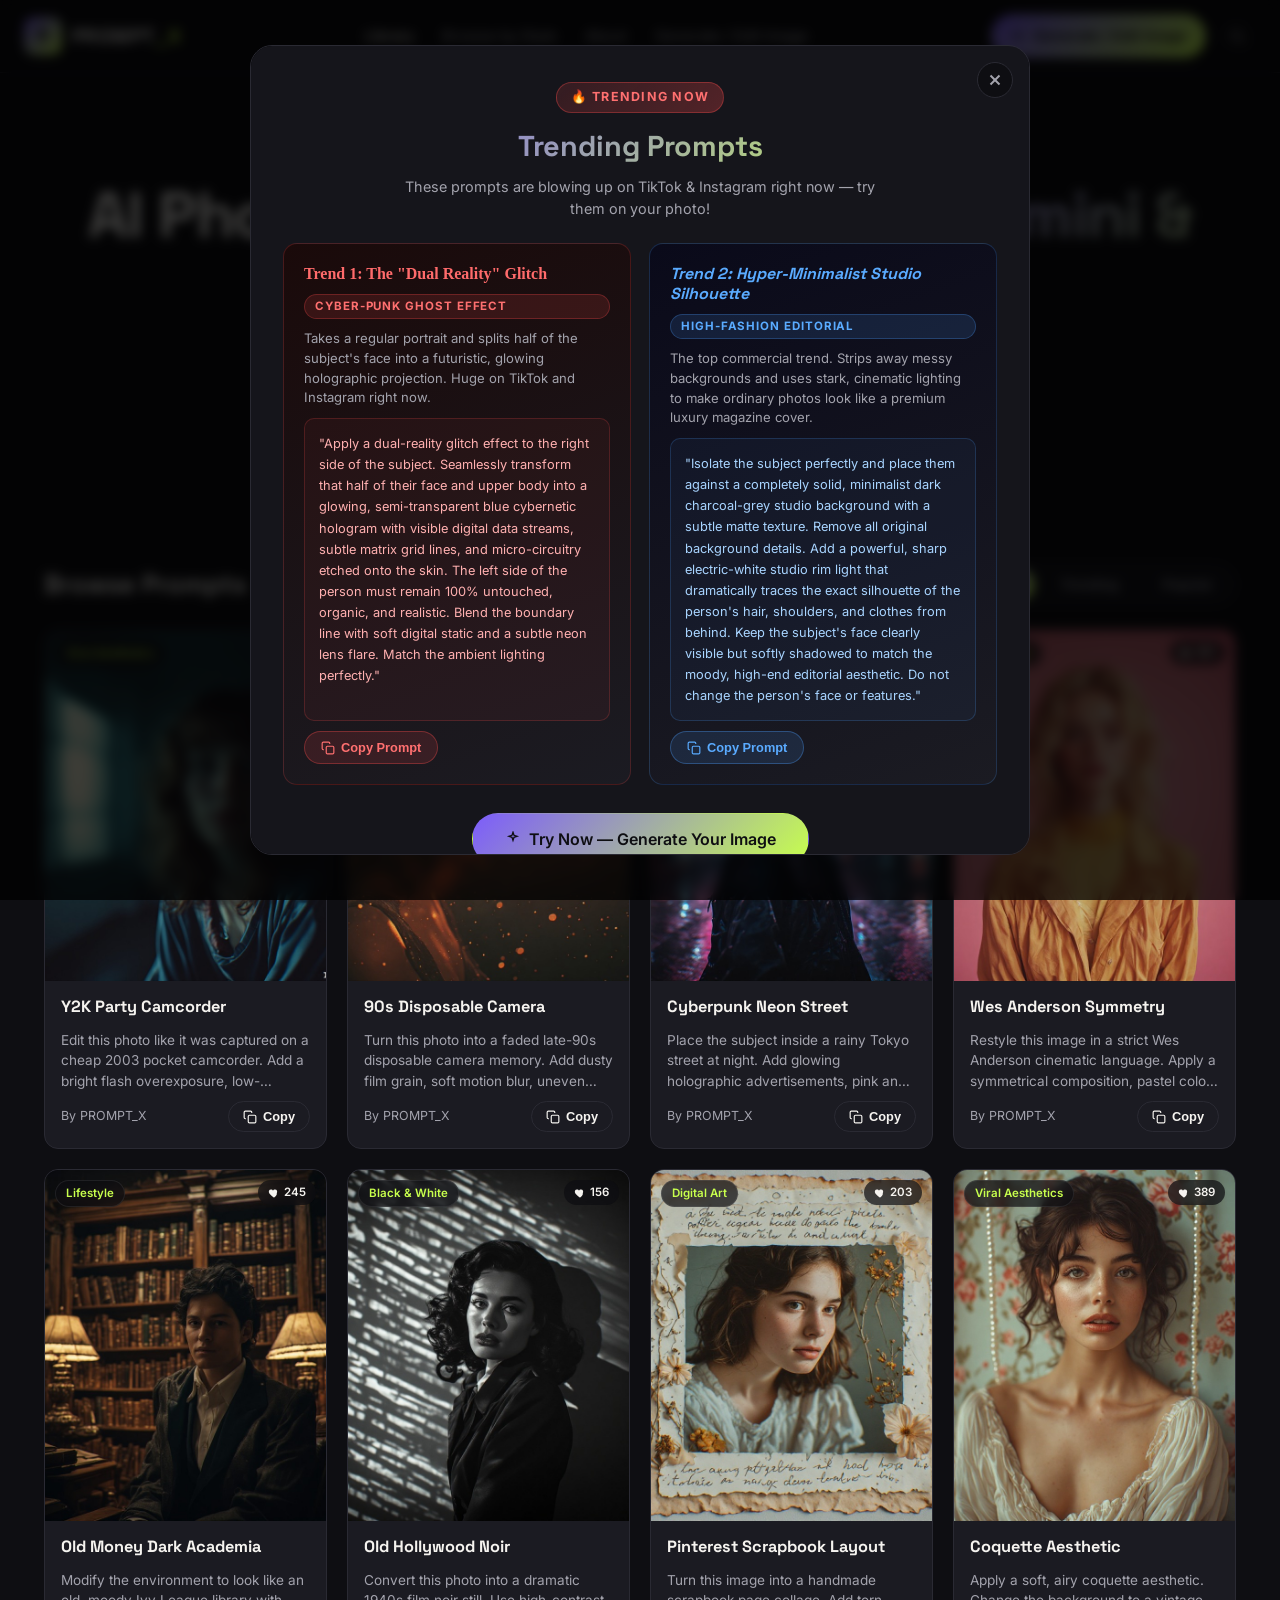
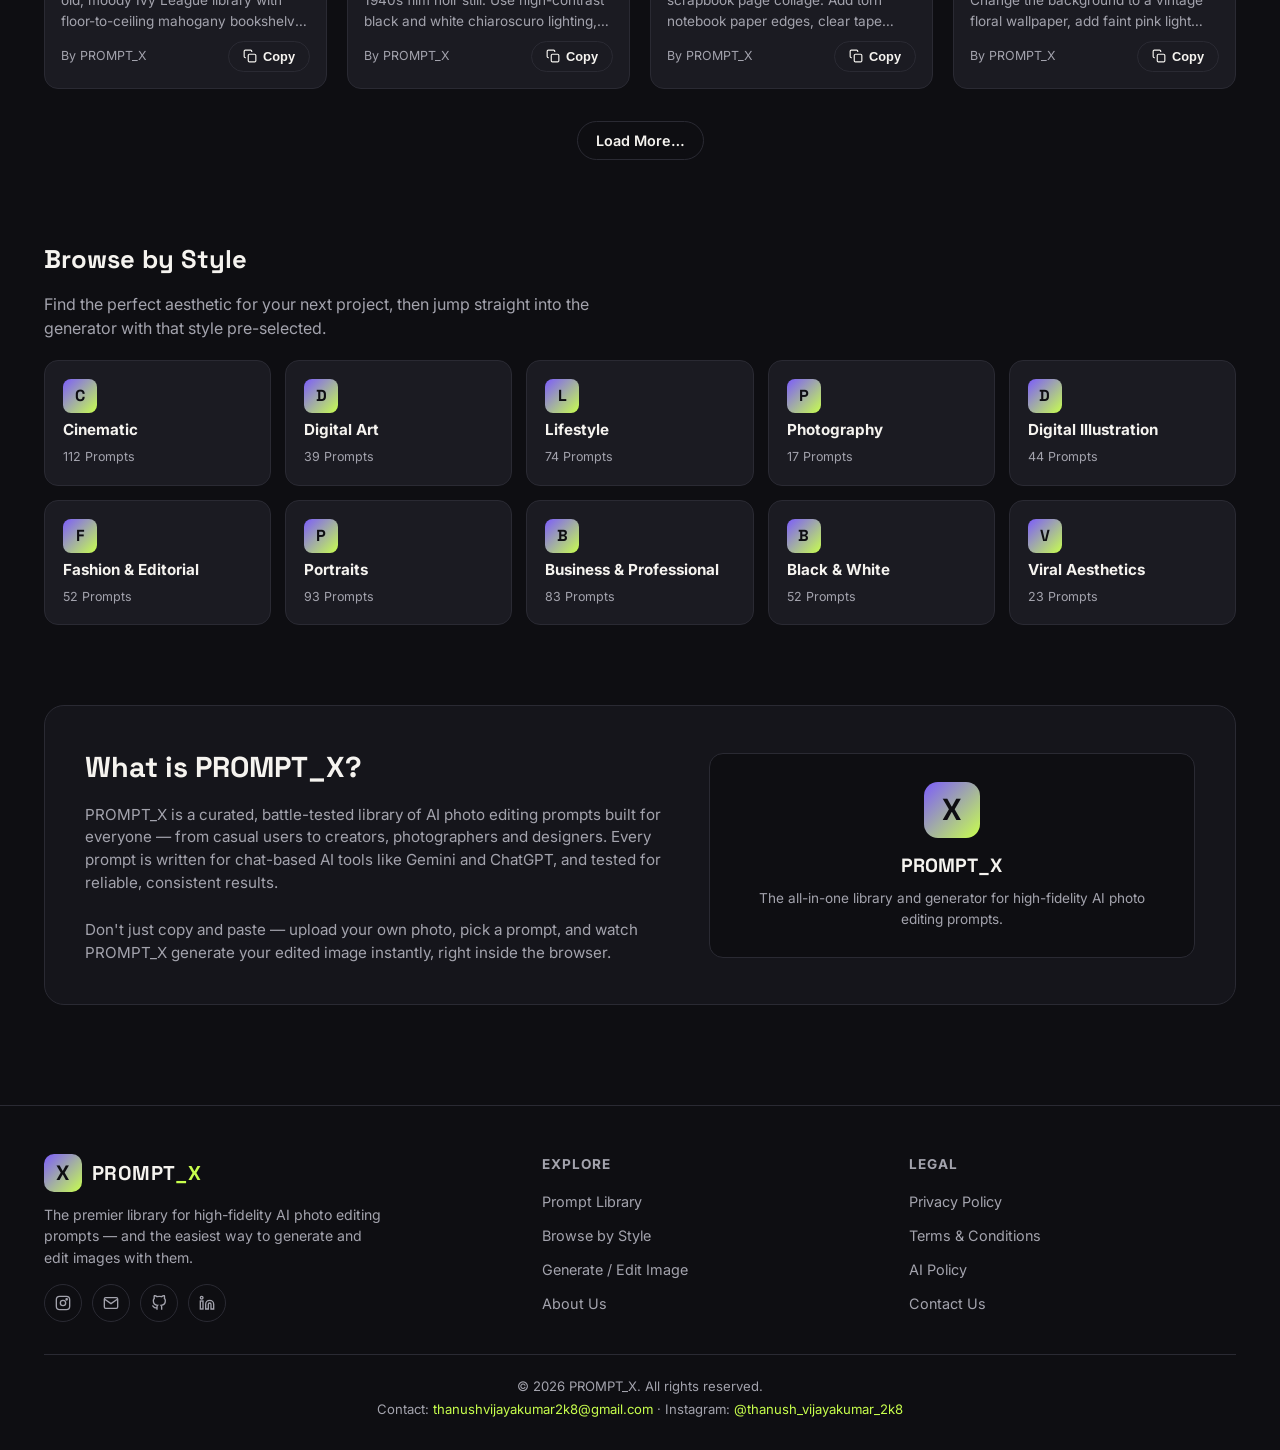
==== commit 15174f44: "alter communication link" ====
--- a/index.html
+++ b/index.html
@@ -176,14 +176,17 @@
         </a>
         <p>The premier library for high-fidelity AI photo editing prompts — and the easiest way to generate and edit images with them.</p>
         <div class="social-row">
-          <a class="icon-btn" href="#" aria-label="Instagram">
+          <a class="icon-btn" href="https://www.instagram.com/thanush_vijayakumar_2k8" target="_blank" rel="noopener" aria-label="Instagram">
             <svg width="16" height="16" viewBox="0 0 24 24" fill="none" stroke="currentColor" stroke-width="2"><rect x="2" y="2" width="20" height="20" rx="5"/><circle cx="12" cy="12" r="4"/><circle cx="17.5" cy="6.5" r="1"/></svg>
           </a>
-          <a class="icon-btn" href="#" aria-label="X / Twitter">
-            <svg width="16" height="16" viewBox="0 0 24 24" fill="none" stroke="currentColor" stroke-width="2"><path d="M4 4l16 16M20 4L4 20"/></svg>
-          </a>
-          <a class="icon-btn" href="#" aria-label="Pinterest">
-            <svg width="16" height="16" viewBox="0 0 24 24" fill="none" stroke="currentColor" stroke-width="2"><circle cx="12" cy="12" r="10"/><path d="M12 7v10M9 11c0-1.5 1.5-3 3-3"/></svg>
+          <a class="icon-btn" href="mailto:thanushvijayakumar2k8@gmail.com" aria-label="Gmail">
+            <svg width="16" height="16" viewBox="0 0 24 24" fill="none" stroke="currentColor" stroke-width="2"><path d="M4 4h16c1.1 0 2 .9 2 2v12c0 1.1-.9 2-2 2H4c-1.1 0-2-.9-2-2V6c0-1.1.9-2 2-2z"/><polyline points="22,6 12,13 2,6"/></svg>
+          </a>
+          <a class="icon-btn" href="https://github.com/thanush-2008" target="_blank" rel="noopener" aria-label="GitHub">
+            <svg width="16" height="16" viewBox="0 0 24 24" fill="none" stroke="currentColor" stroke-width="2"><path d="M9 19c-5 1.5-5-2.5-7-3m14 6v-3.87a3.37 3.37 0 00-.94-2.61c3.14-.35 6.44-1.54 6.44-7A5.44 5.44 0 0020 4.77 5.07 5.07 0 0019.91 1S18.73.65 16 2.48a13.38 13.38 0 00-7 0C6.27.65 5.09 1 5.09 1A5.07 5.07 0 005 4.77a5.44 5.44 0 00-1.5 3.78c0 5.42 3.3 6.61 6.44 7A3.37 3.37 0 009 18.13V22"/></svg>
+          </a>
+          <a class="icon-btn" href="https://www.linkedin.com/in/thanush-vijayakumar2k/" target="_blank" rel="noopener" aria-label="LinkedIn">
+            <svg width="16" height="16" viewBox="0 0 24 24" fill="none" stroke="currentColor" stroke-width="2"><path d="M16 8a6 6 0 016 6v7h-4v-7a2 2 0 00-2-2 2 2 0 00-2 2v7h-4v-7a6 6 0 016-6z"/><rect x="2" y="9" width="4" height="12"/><circle cx="4" cy="4" r="2"/></svg>
           </a>
         </div>
       </div>
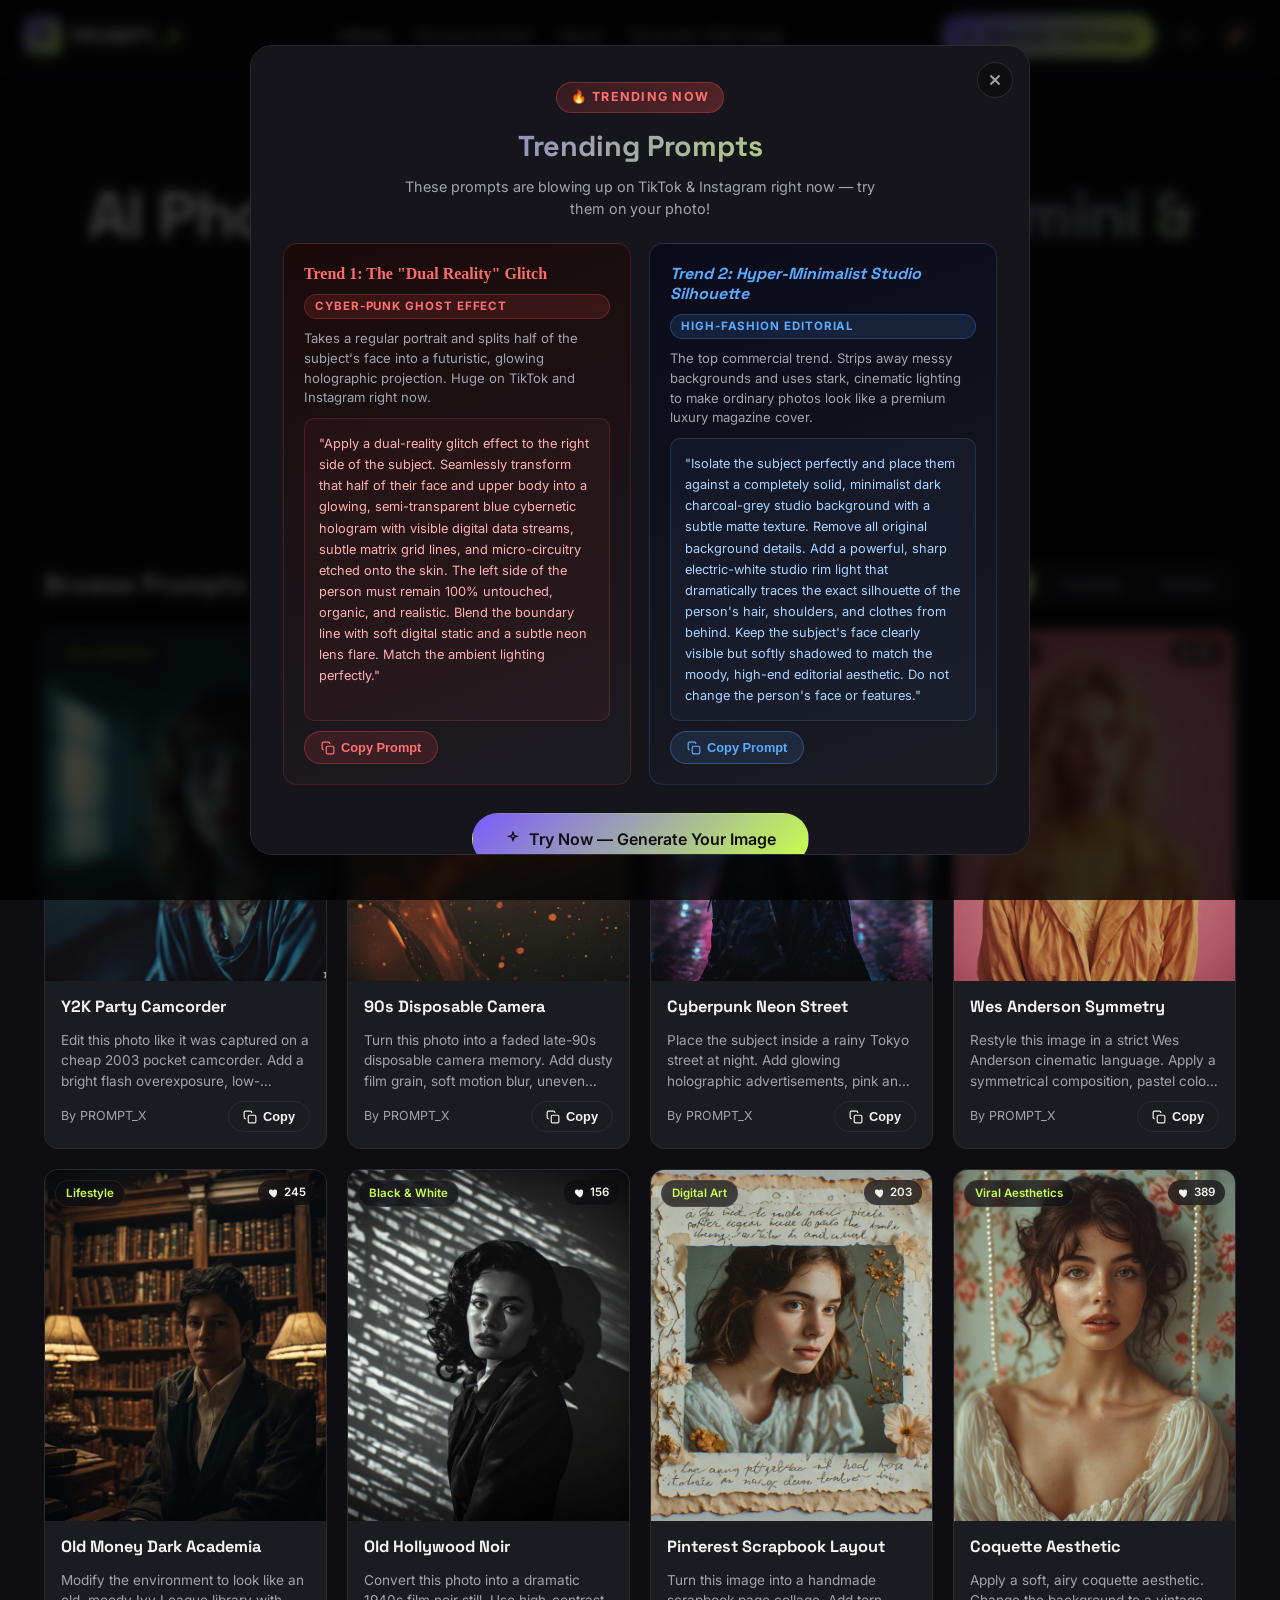
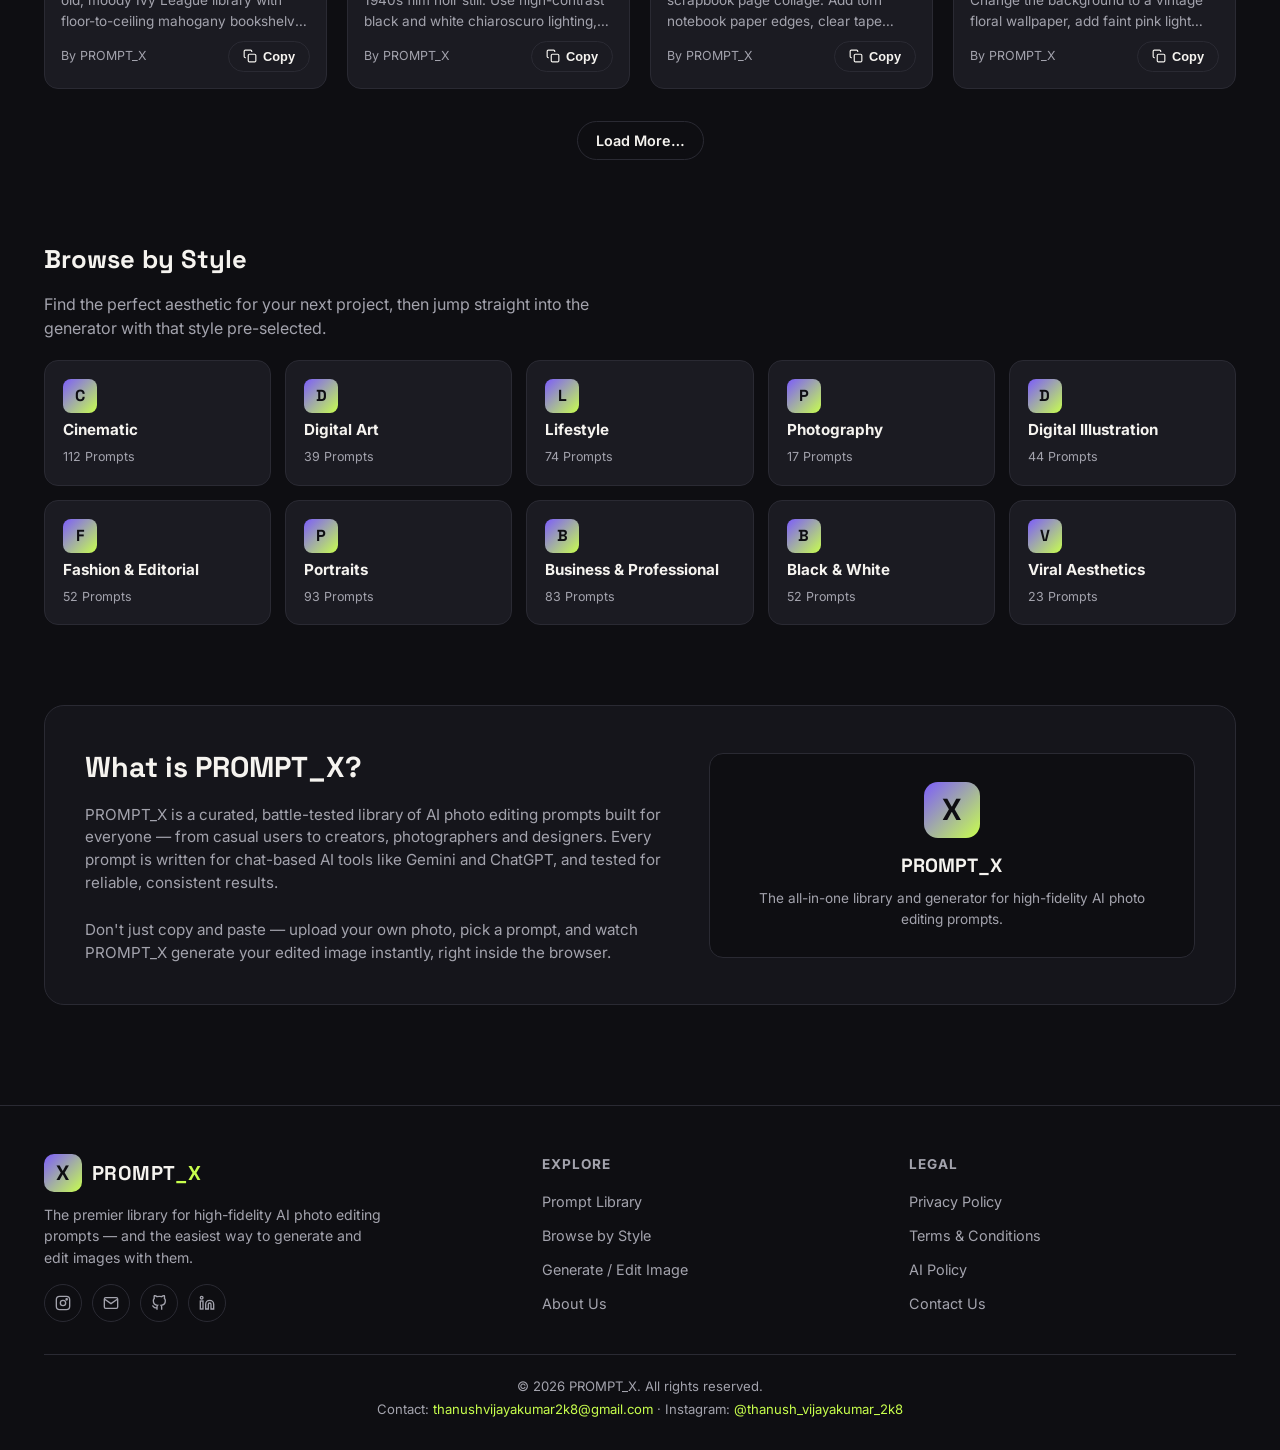
==== commit fe5120d2: "fix search and surprise button" ====
--- a/index.html
+++ b/index.html
@@ -90,12 +90,32 @@
         <svg width="16" height="16" viewBox="0 0 24 24" fill="none" stroke="currentColor" stroke-width="2" stroke-linecap="round" stroke-linejoin="round"><path d="M12 3v18M3 12h18"/></svg>
         Generate / Edit Image
       </a>
-      <button class="icon-btn" aria-label="Search">
+      <button class="icon-btn" id="searchBtn" aria-label="Search">
         <svg width="18" height="18" viewBox="0 0 24 24" fill="none" stroke="currentColor" stroke-width="2"><circle cx="11" cy="11" r="7"/><line x1="21" y1="21" x2="16.65" y2="16.65"/></svg>
       </button>
+      <button class="icon-btn surprise-btn" id="surpriseBtn" aria-label="Surprise me" title="Surprise me!">
+        🎉
+      </button>
     </div>
   </div>
 </header>
+
+<!-- ===== SEARCH OVERLAY ===== -->
+<div class="search-overlay" id="searchOverlay">
+  <div class="search-modal">
+    <div class="search-input-wrap">
+      <svg width="18" height="18" viewBox="0 0 24 24" fill="none" stroke="currentColor" stroke-width="2" class="search-icon"><circle cx="11" cy="11" r="7"/><line x1="21" y1="21" x2="16.65" y2="16.65"/></svg>
+      <input type="text" id="searchInput" placeholder="Search prompts… e.g. Cyberpunk, Vintage, Oil Painting" autocomplete="off" spellcheck="false">
+      <button class="search-close-btn" id="searchClose" aria-label="Close search">
+        <svg width="18" height="18" viewBox="0 0 24 24" fill="none" stroke="currentColor" stroke-width="2"><line x1="18" y1="6" x2="6" y2="18"/><line x1="6" y1="6" x2="18" y2="18"/></svg>
+      </button>
+    </div>
+    <div class="search-results" id="searchResults">
+      <p class="search-hint">Start typing to search through all 50 prompts…</p>
+    </div>
+  </div>
+</div>
+<!-- ===== END SEARCH OVERLAY ===== -->
 
 <main>
   <section class="hero">
--- a/style.css
+++ b/style.css
@@ -904,4 +904,161 @@
   .popup-cards{grid-template-columns:1fr;}
   .popup-box{padding:24px 18px 20px;}
   .popup-title{font-size:1.4rem;}
-}+}
+
+/* ============ SURPRISE BUTTON ============ */
+.surprise-btn{
+  font-size:1.1rem;
+  border:1px solid var(--card-border);
+  background:transparent;
+  cursor:pointer;
+  transition:transform .2s ease, border-color .15s ease;
+}
+.surprise-btn:hover{
+  border-color:var(--accent-2);
+  transform:rotate(15deg) scale(1.15);
+}
+
+/* ============ SEARCH OVERLAY ============ */
+.search-overlay{
+  position:fixed;
+  inset:0;
+  z-index:300;
+  background:rgba(0,0,0,0.8);
+  backdrop-filter:blur(8px);
+  display:flex;
+  align-items:flex-start;
+  justify-content:center;
+  padding:80px 20px 20px;
+  opacity:0;
+  pointer-events:none;
+  transition:opacity .25s ease;
+}
+.search-overlay.visible{
+  opacity:1;
+  pointer-events:all;
+}
+.search-modal{
+  background:var(--bg-soft);
+  border:1px solid var(--card-border);
+  border-radius:18px;
+  width:100%;
+  max-width:640px;
+  overflow:hidden;
+  transform:translateY(-16px);
+  transition:transform .25s ease;
+}
+.search-overlay.visible .search-modal{transform:translateY(0);}
+
+.search-input-wrap{
+  display:flex;
+  align-items:center;
+  gap:12px;
+  padding:16px 18px;
+  border-bottom:1px solid var(--card-border);
+}
+.search-icon{color:var(--text-dim); flex-shrink:0;}
+
+#searchInput{
+  flex:1;
+  background:transparent;
+  border:none;
+  outline:none;
+  font-size:1rem;
+  font-family:var(--font-body);
+  color:var(--text);
+}
+#searchInput::placeholder{color:var(--text-dim);}
+
+.search-close-btn{
+  background:none;
+  border:1px solid var(--card-border);
+  border-radius:50%;
+  width:32px;
+  height:32px;
+  display:flex;
+  align-items:center;
+  justify-content:center;
+  color:var(--text-dim);
+  cursor:pointer;
+  flex-shrink:0;
+  transition:border-color .15s ease, color .15s ease;
+}
+.search-close-btn:hover{border-color:var(--accent); color:var(--text);}
+
+.search-results{
+  max-height:420px;
+  overflow-y:auto;
+  padding:10px 8px;
+}
+.search-hint{
+  text-align:center;
+  color:var(--text-dim);
+  font-size:0.88rem;
+  padding:24px 0;
+}
+.search-no-result{
+  text-align:center;
+  color:var(--text-dim);
+  font-size:0.88rem;
+  padding:24px 0;
+}
+
+/* Suggestion items */
+.search-item{
+  display:flex;
+  align-items:center;
+  gap:14px;
+  padding:12px 12px;
+  border-radius:10px;
+  cursor:pointer;
+  text-decoration:none;
+  transition:background .12s ease;
+}
+.search-item:hover{background:var(--card);}
+
+.search-item-dot{
+  width:10px;
+  height:10px;
+  border-radius:50%;
+  flex-shrink:0;
+}
+.search-item-info{flex:1; min-width:0;}
+.search-item-title{
+  font-size:0.95rem;
+  font-weight:600;
+  color:var(--text);
+  margin-bottom:2px;
+  white-space:nowrap;
+  overflow:hidden;
+  text-overflow:ellipsis;
+}
+.search-item-category{
+  font-size:0.75rem;
+  color:var(--text-dim);
+}
+.search-item-snippet{
+  font-size:0.78rem;
+  color:var(--text-dim);
+  white-space:nowrap;
+  overflow:hidden;
+  text-overflow:ellipsis;
+  max-width:220px;
+}
+.search-item-arrow{
+  color:var(--text-dim);
+  flex-shrink:0;
+}
+
+/* Color dots per category */
+.dot-cinematic{background:#7c5cfc;}
+.dot-viral{background:#ff6b6b;}
+.dot-digital-art{background:#ff9f43;}
+.dot-lifestyle{background:#26de81;}
+.dot-photography{background:#45aaf2;}
+.dot-digital-illustration{background:#fd79a8;}
+.dot-fashion{background:#fdcb6e;}
+.dot-portraits{background:#a29bfe;}
+.dot-business{background:#74b9ff;}
+.dot-black-white{background:#b2bec3;}
+.dot-default{background:var(--accent-2);}
